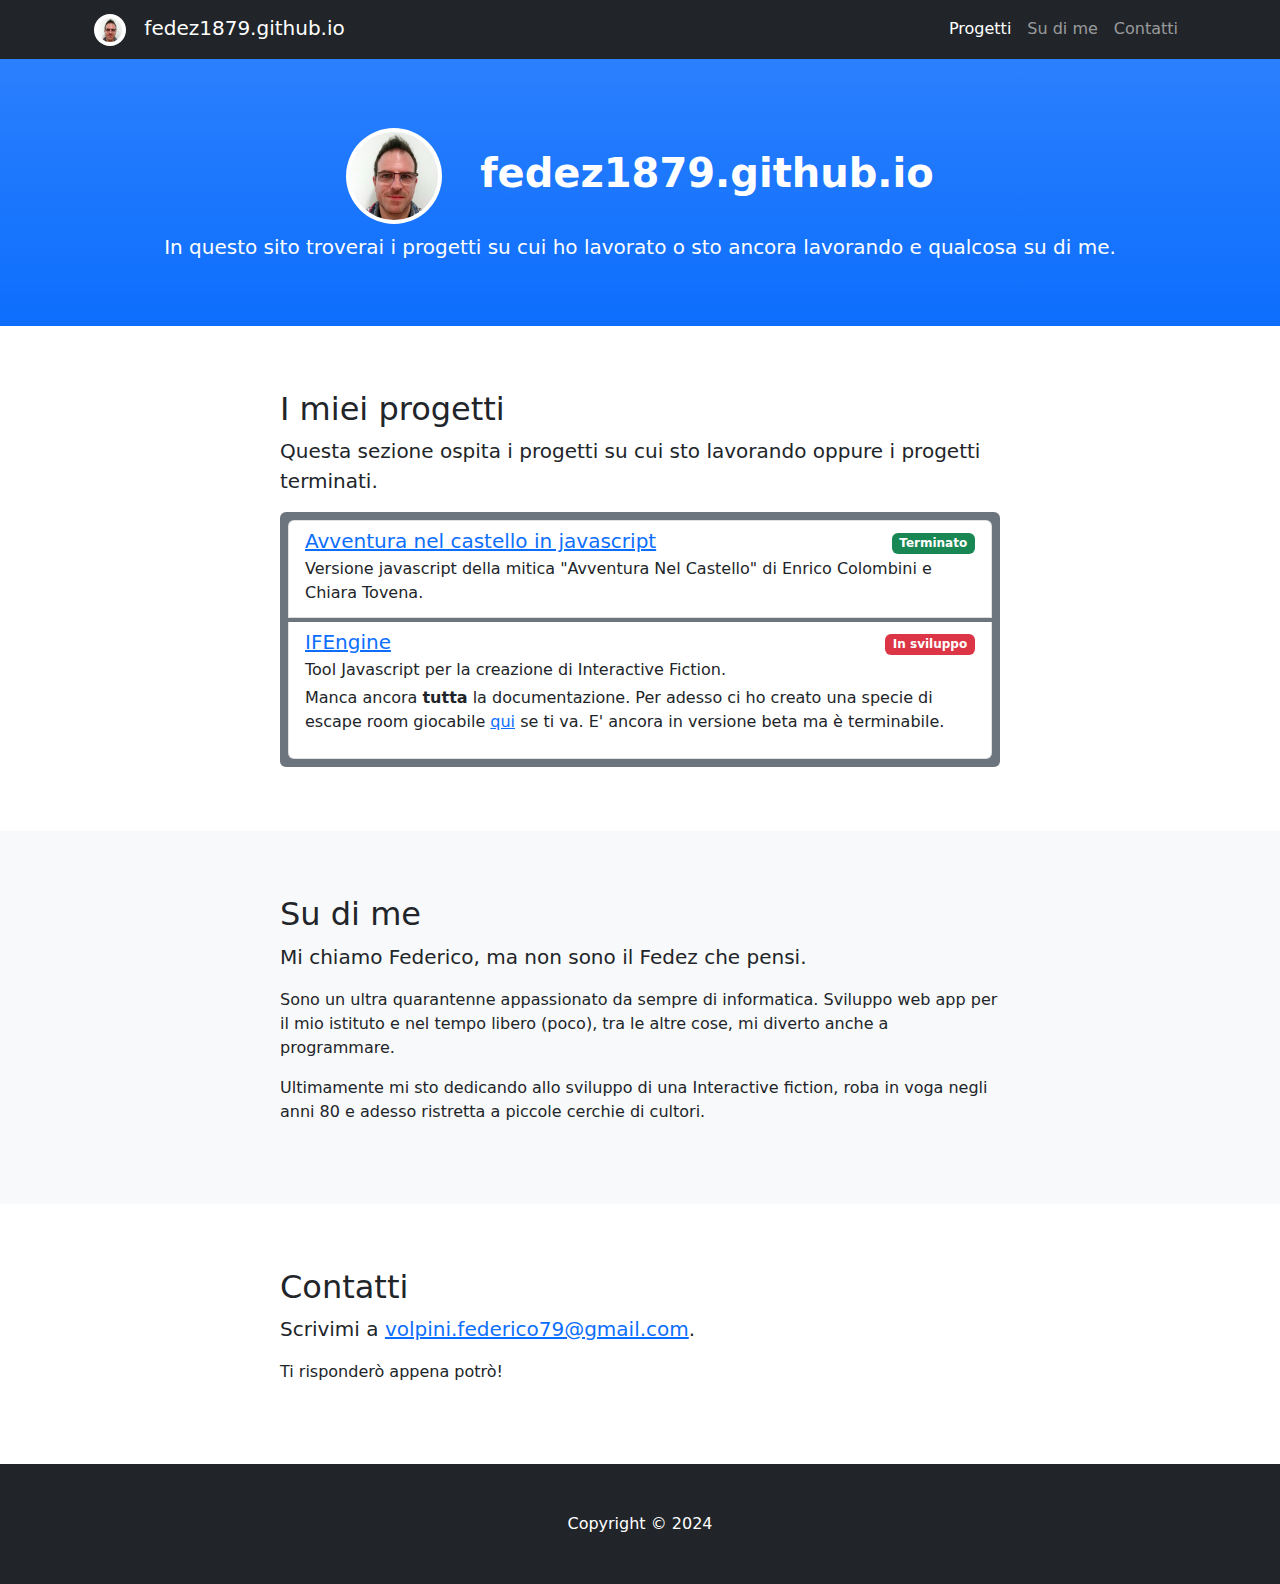
==== index.html @ 4e4019fd "fatto sito frontend (beta)" ====
<!DOCTYPE html>
<html lang="en">
    <head>
        <meta charset="utf-8" />
        <meta name="viewport" content="width=device-width, initial-scale=1, shrink-to-fit=no" />
        <meta name="description" content="" />
        <meta name="author" content="" />
        <title>fedez1879.github.io</title>
        <link rel="icon" type="image/x-icon" href="assets/favicon.ico" />
        <!-- Core theme CSS (includes Bootstrap)-->
        <link href="css/styles.css" rel="stylesheet" />
    </head>
    <body id="page-top">
        <!-- Navigation-->
        <nav class="navbar navbar-expand-lg navbar-dark bg-dark fixed-top" id="mainNav">
            <div class="container px-4">
                <a class="navbar-brand" href="#page-top"><img class="hpic" style="width:32px; margin-right:0.6em" src="assets/pic.jpeg"/>
                fedez1879.github.io</a>
                <button class="navbar-toggler" type="button" data-bs-toggle="collapse" data-bs-target="#navbarResponsive" aria-controls="navbarResponsive" aria-expanded="false" aria-label="Toggle navigation"><span class="navbar-toggler-icon"></span></button>
                <div class="collapse navbar-collapse" id="navbarResponsive">
                    <ul class="navbar-nav ms-auto">
                        <li class="nav-item"><a class="nav-link" href="#progetti">Progetti</a></li>
                        <li class="nav-item"><a class="nav-link" href="#su-di-me">Su di me</a></li>
                        <li class="nav-item"><a class="nav-link" href="#contatti">Contatti</a></li>
                    </ul>
                </div>
            </div>
        </nav>
        <!-- Header-->
        <header class="bg-primary bg-gradient text-white">
            <div class="container px-4 text-center">
                <h1 class="fw-bolder"><img class="hpic" style="width:96px; margin-right:0.6em" src="assets/pic.jpeg"/>
                fedez1879.github.io</h1>
                <p class="lead">In questo sito troverai i progetti su cui ho lavorato o sto ancora lavorando e qualcosa su di me.</p>
            </div>
        </header>
        <!-- About section-->
        <section id="progetti">
            <div class="container px-4">
                <div class="row gx-4 justify-content-center">
                    <div class="col-lg-8">
                        <h2>I miei progetti</h2>
                        <p class="lead">Questa sezione ospita i progetti su cui sto lavorando oppure i progetti terminati.</p>
                        <div class="p-2 list-group bg-secondary">
                            <div class="list-group-item list-group-item-action flex-column align-items-start mb-1">
                                <div class="d-flex w-100 d-flex justify-content-between align-items-center">
                                    <a href="//avventuranelcastello-js.it" target="_blank"><h5 class="mb-1">Avventura nel castello in javascript</h5></a>
                                    <span class="badge bg-success badge-pill">Terminato</span>
                                </div>
                                <p class="mb-1">Versione javascript della mitica "Avventura Nel Castello" di Enrico Colombini e Chiara Tovena.</p>
                            </div>
                            <div class="list-group-item list-group-item-action flex-column align-items-start">
                                <div class="d-flex w-100 d-flex justify-content-between align-items-center">
                                    <a href="//github.com/Fedez1879/IFEngine" target="_blank"><h5 class="mb-1">IFEngine</h5></a>
                                    <span class="badge bg-danger badge-pill">In sviluppo</span>
                                </div>
                                <p class="mb-1">
                                    Tool Javascript per la creazione di Interactive Fiction.
                                </p>
                                <p>
                                    Manca ancora <strong>tutta</strong> la documentazione. Per adesso ci ho creato una specie di escape room giocabile <a href="ifdemo/" target="_blank">qui</a> se ti va. E' ancora in versione beta ma è terminabile. 
                                </p>
                            </div>
                        </div>
                    </div>
                </div>
            </div>
        </section>
        <!-- Services section-->
        <section class="bg-light" id="su-di-me">
            <div class="container px-4">
                <div class="row gx-4 justify-content-center">
                    <div class="col-lg-8">
                        <h2>Su di me</h2>
                        <p class="lead">Mi chiamo Federico, ma non sono il Fedez che pensi.</p><p>Sono un ultra quarantenne appassionato da sempre di informatica. Sviluppo web app per il mio istituto e nel tempo libero (poco), tra le altre cose, mi diverto anche a programmare.</p><p>Ultimamente mi sto dedicando allo sviluppo di una Interactive fiction, roba in voga negli anni 80 e adesso ristretta a piccole cerchie di cultori.</p>
                    </div>
                </div>
            </div>
        </section>
        <!-- Contact section-->
        <section id="contatti">
            <div class="container px-4">
                <div class="row gx-4 justify-content-center">
                    <div class="col-lg-8">
                        <h2>Contatti</h2>
                        <p class="lead">Scrivimi a <a href="mailto:volpini.federico79@gmail.com">volpini.federico79@gmail.com</a>.</p>
                        <p>Ti risponderò appena potrò!</p>
                    </div>
                </div>
            </div>
        </section>
        <!-- Footer-->
        <footer class="py-5 bg-dark">
            <div class="container px-4"><p class="m-0 text-center text-white">Copyright &copy; 2024</p></div>
        </footer>
        <!-- Bootstrap core JS-->
        <script src="https://cdn.jsdelivr.net/npm/bootstrap@5.2.3/dist/js/bootstrap.bundle.min.js"></script>
        <!-- Core theme JS-->
        <script src="js/scripts.js"></script>
    </body>
</html>
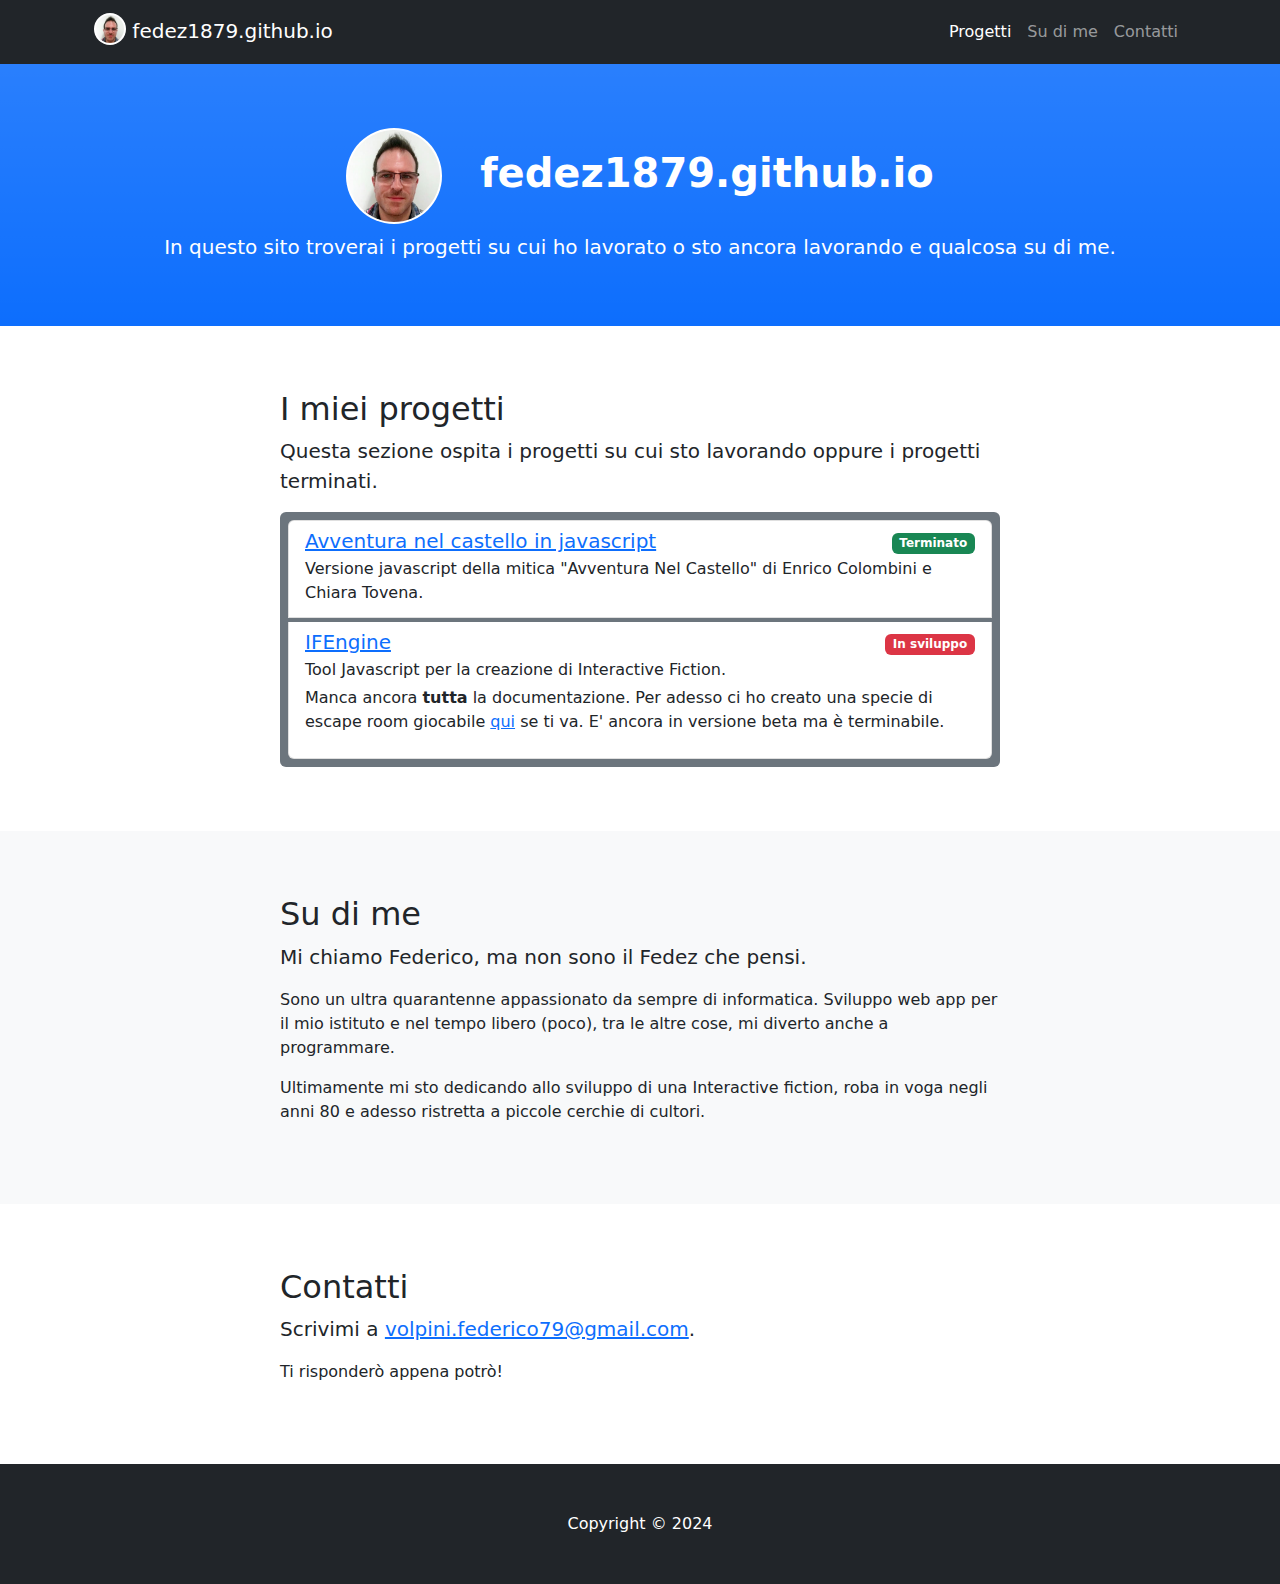
==== commit bb47ca7d: "Update index.html" ====
--- a/index.html
+++ b/index.html
@@ -1,5 +1,5 @@
 <!DOCTYPE html>
-<html lang="en">
+<html lang="it">
     <head>
         <meta charset="utf-8" />
         <meta name="viewport" content="width=device-width, initial-scale=1, shrink-to-fit=no" />
@@ -14,7 +14,7 @@
         <!-- Navigation-->
         <nav class="navbar navbar-expand-lg navbar-dark bg-dark fixed-top" id="mainNav">
             <div class="container px-4">
-                <a class="navbar-brand" href="#page-top"><img class="hpic" style="width:32px; margin-right:0.6em" src="assets/pic.jpeg"/>
+                <a class="navbar-brand" href="#page-top"><img class="hpic" style="width:32px; margin-bottom:0.3em" src="assets/pic.jpeg"/>
                 fedez1879.github.io</a>
                 <button class="navbar-toggler" type="button" data-bs-toggle="collapse" data-bs-target="#navbarResponsive" aria-controls="navbarResponsive" aria-expanded="false" aria-label="Toggle navigation"><span class="navbar-toggler-icon"></span></button>
                 <div class="collapse navbar-collapse" id="navbarResponsive">
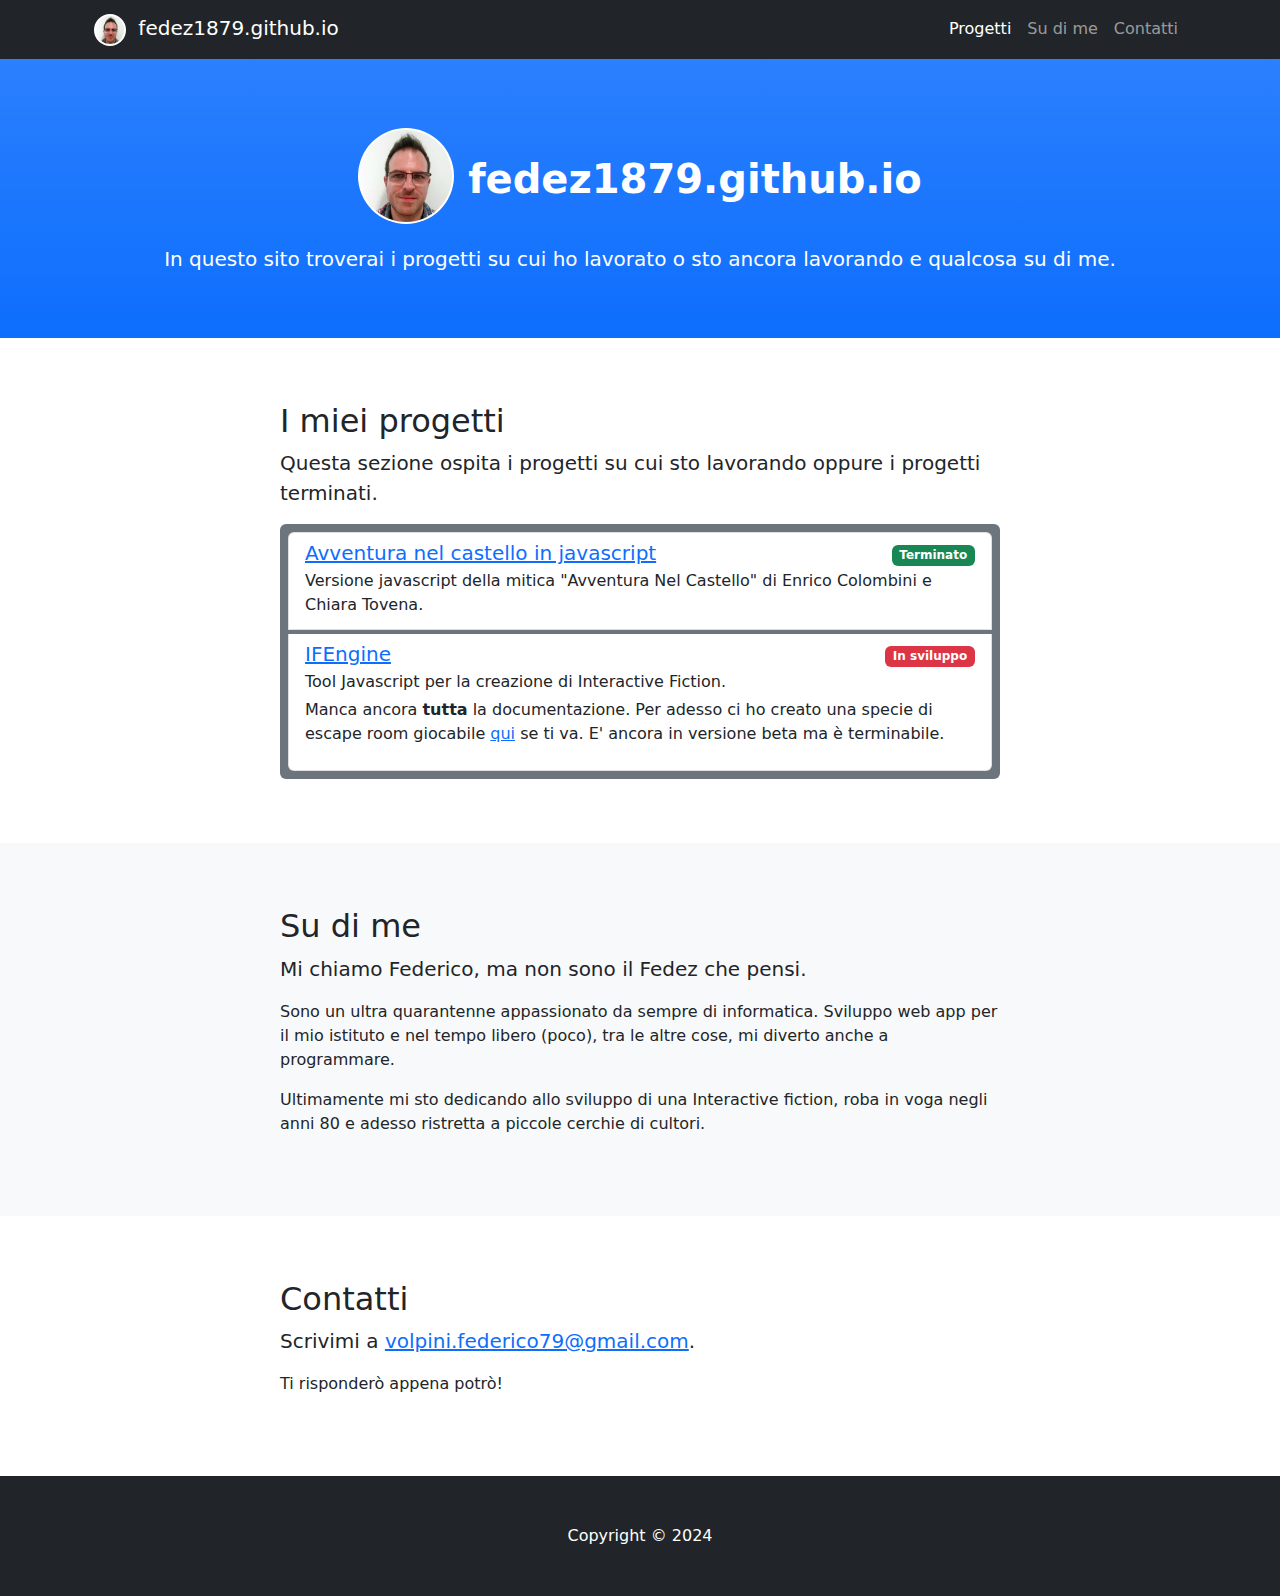
==== commit 682f6bc9: "Update index.html" ====
--- a/index.html
+++ b/index.html
@@ -14,7 +14,7 @@
         <!-- Navigation-->
         <nav class="navbar navbar-expand-lg navbar-dark bg-dark fixed-top" id="mainNav">
             <div class="container px-4">
-                <a class="navbar-brand" href="#page-top"><img class="hpic" style="width:32px; margin-bottom:0.3em" src="assets/pic.jpeg"/>
+                <a class="navbar-brand" href="#page-top"><img class="hpic" style="width:32px; margin-right:0.3em" src="assets/pic.jpeg"/>
                 fedez1879.github.io</a>
                 <button class="navbar-toggler" type="button" data-bs-toggle="collapse" data-bs-target="#navbarResponsive" aria-controls="navbarResponsive" aria-expanded="false" aria-label="Toggle navigation"><span class="navbar-toggler-icon"></span></button>
                 <div class="collapse navbar-collapse" id="navbarResponsive">
@@ -29,7 +29,7 @@
         <!-- Header-->
         <header class="bg-primary bg-gradient text-white">
             <div class="container px-4 text-center">
-                <h1 class="fw-bolder"><img class="hpic" style="width:96px; margin-right:0.6em" src="assets/pic.jpeg"/>
+                <h1 class="fw-bolder"><img class="hpic" style="width:96px; margin-bottom:0.3em" src="assets/pic.jpeg"/>
                 fedez1879.github.io</h1>
                 <p class="lead">In questo sito troverai i progetti su cui ho lavorato o sto ancora lavorando e qualcosa su di me.</p>
             </div>
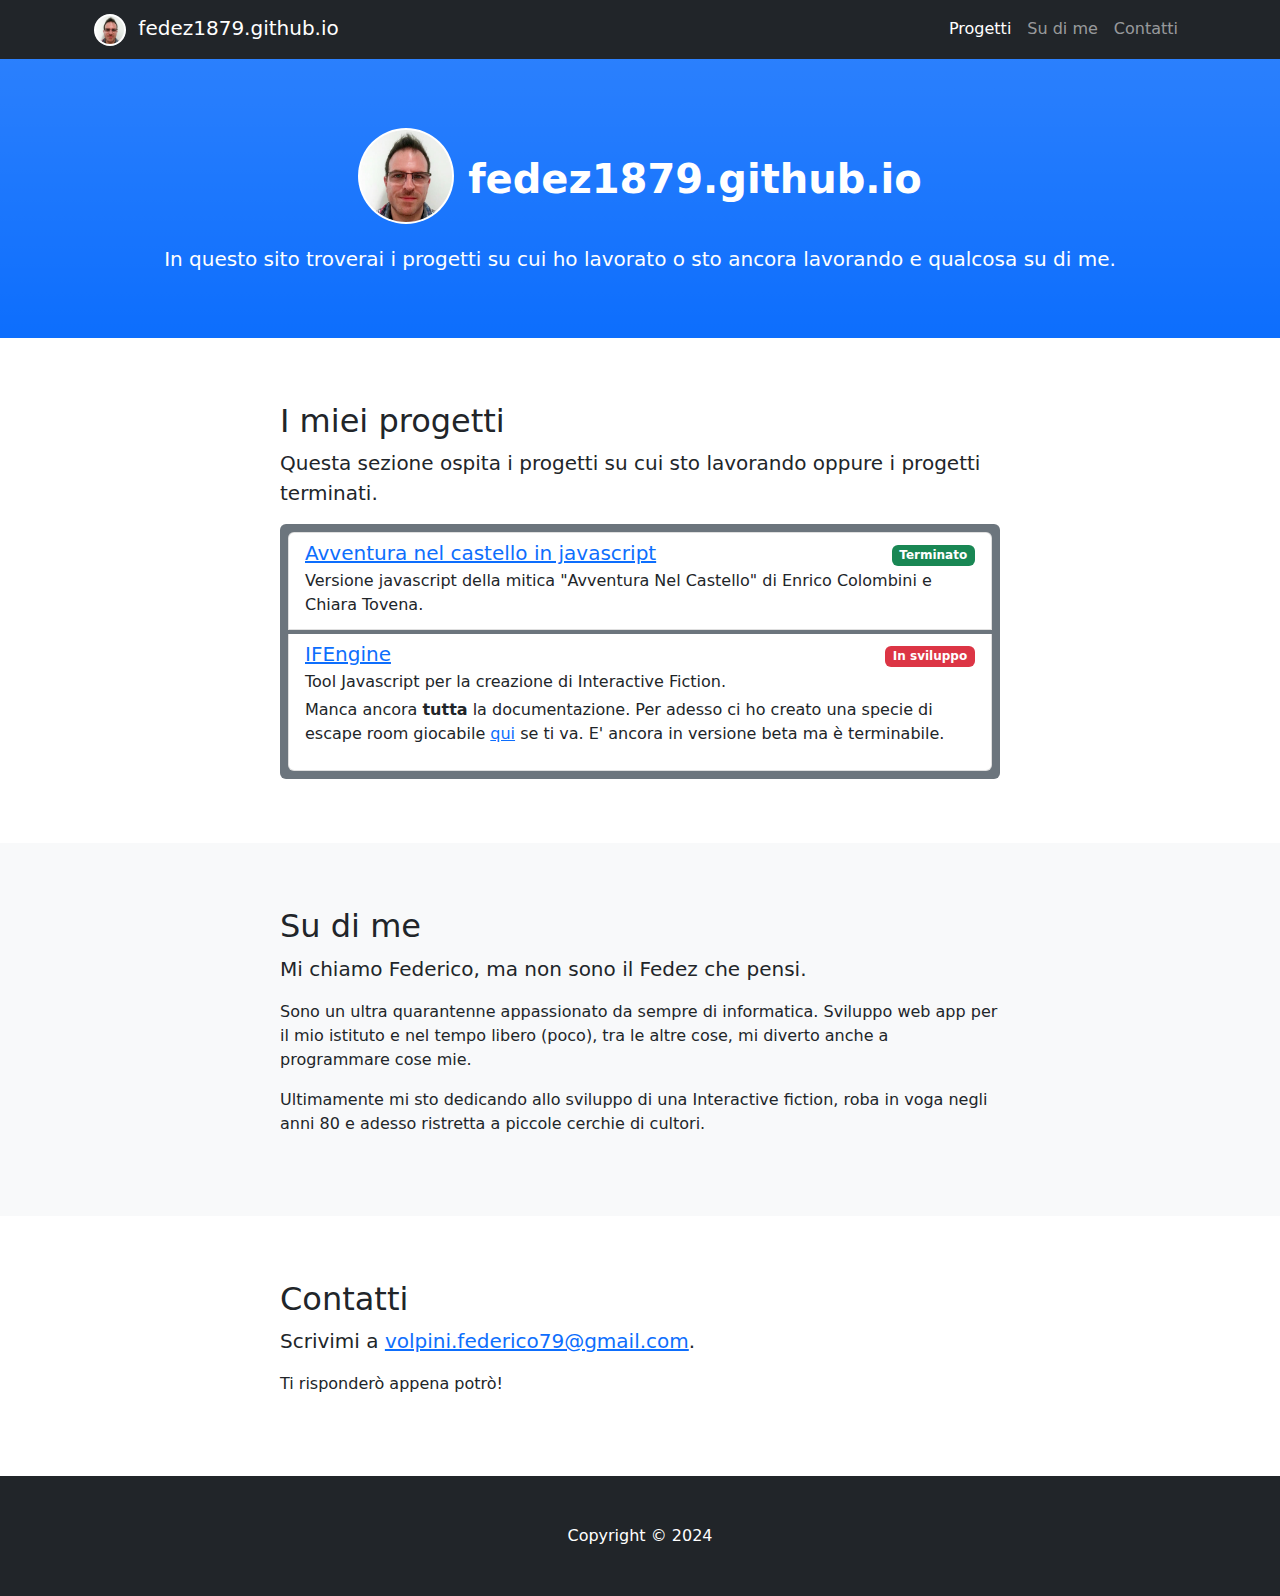
==== commit 6e9ad020: "Update index.html" ====
--- a/index.html
+++ b/index.html
@@ -58,7 +58,7 @@
                                     Tool Javascript per la creazione di Interactive Fiction.
                                 </p>
                                 <p>
-                                    Manca ancora <strong>tutta</strong> la documentazione. Per adesso ci ho creato una specie di escape room giocabile <a href="ifdemo/" target="_blank">qui</a> se ti va. E' ancora in versione beta ma è terminabile. 
+                                    Manca ancora <strong>tutta</strong> la documentazione. Per adesso ci ho creato una specie di escape room giocabile <a href="IFEngine/giochi-demo/l'ufficio/" target="_blank">qui</a> se ti va. E' ancora in versione beta ma è terminabile. 
                                 </p>
                             </div>
                         </div>
@@ -72,7 +72,7 @@
                 <div class="row gx-4 justify-content-center">
                     <div class="col-lg-8">
                         <h2>Su di me</h2>
-                        <p class="lead">Mi chiamo Federico, ma non sono il Fedez che pensi.</p><p>Sono un ultra quarantenne appassionato da sempre di informatica. Sviluppo web app per il mio istituto e nel tempo libero (poco), tra le altre cose, mi diverto anche a programmare.</p><p>Ultimamente mi sto dedicando allo sviluppo di una Interactive fiction, roba in voga negli anni 80 e adesso ristretta a piccole cerchie di cultori.</p>
+                        <p class="lead">Mi chiamo Federico, ma non sono il Fedez che pensi.</p><p>Sono un ultra quarantenne appassionato da sempre di informatica. Sviluppo web app per il mio istituto e nel tempo libero (poco), tra le altre cose, mi diverto anche a programmare cose mie.</p><p>Ultimamente mi sto dedicando allo sviluppo di una Interactive fiction, roba in voga negli anni 80 e adesso ristretta a piccole cerchie di cultori.</p>
                     </div>
                 </div>
             </div>
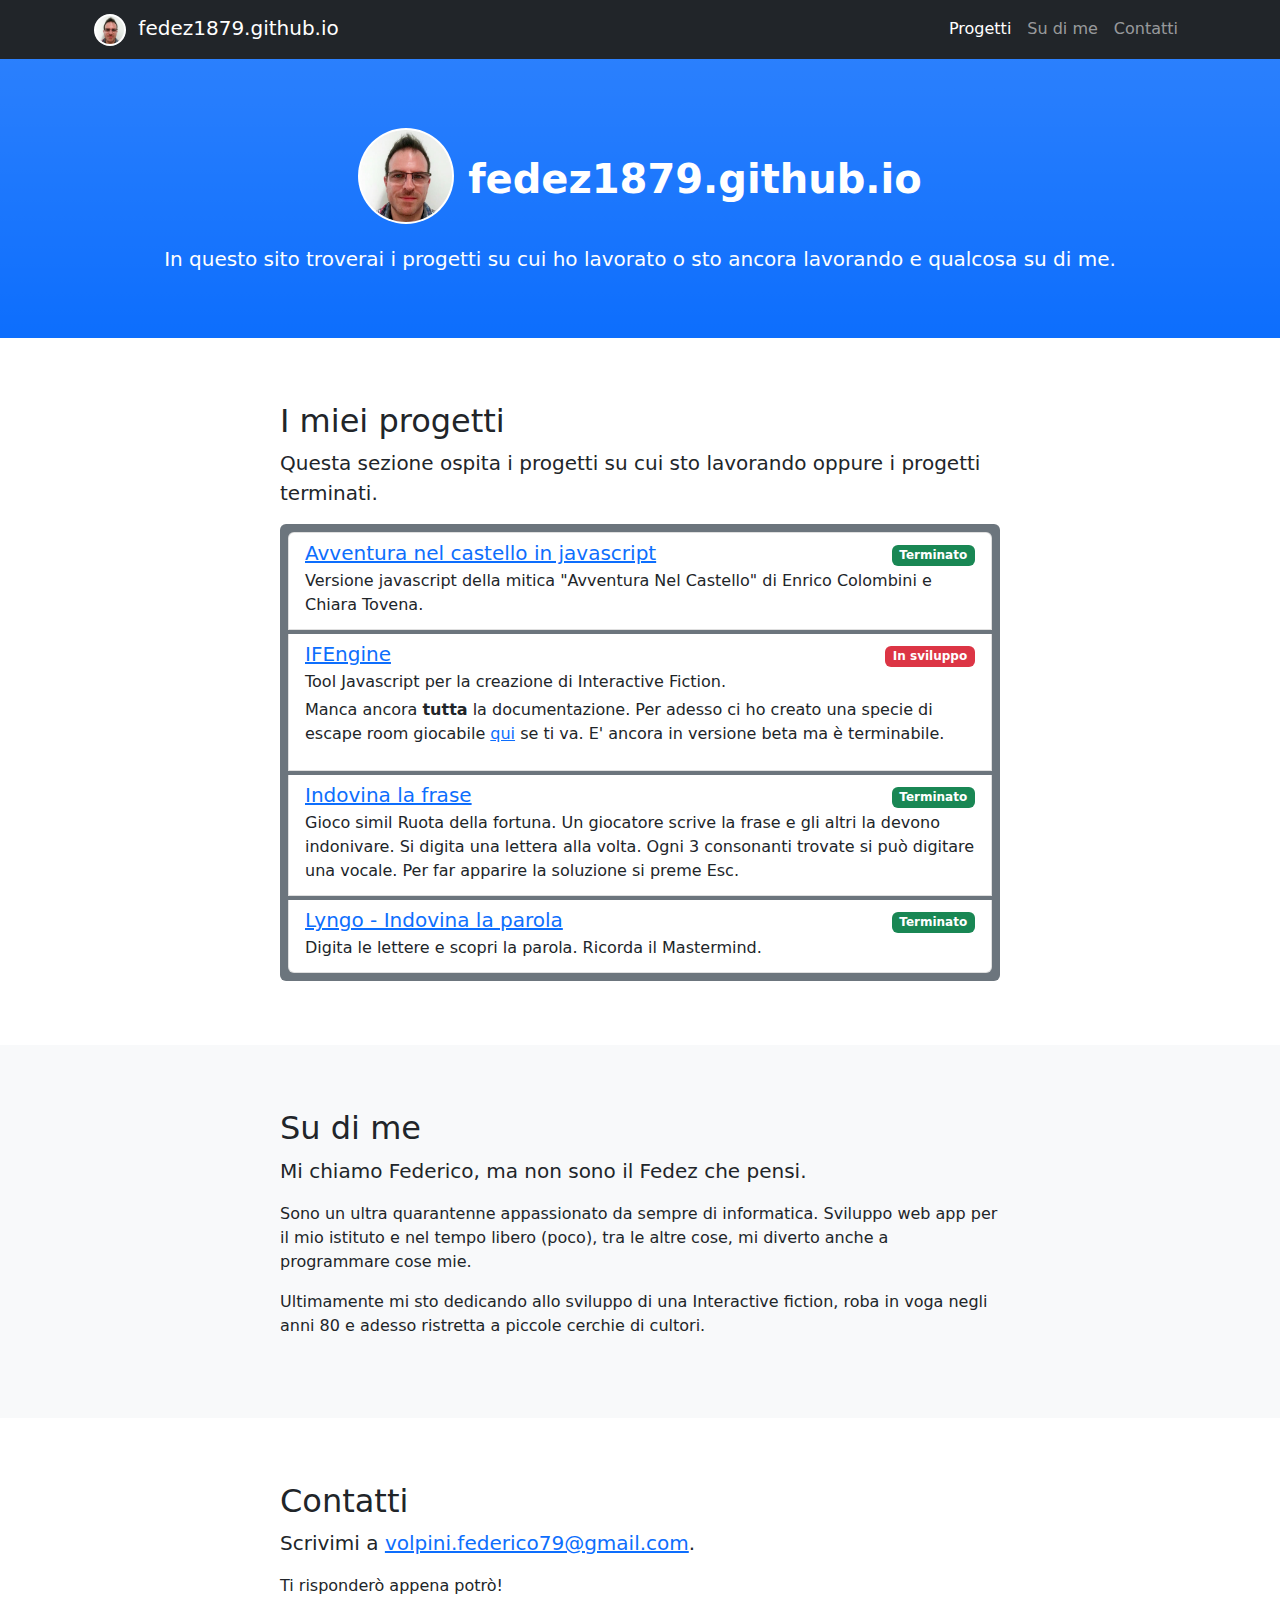
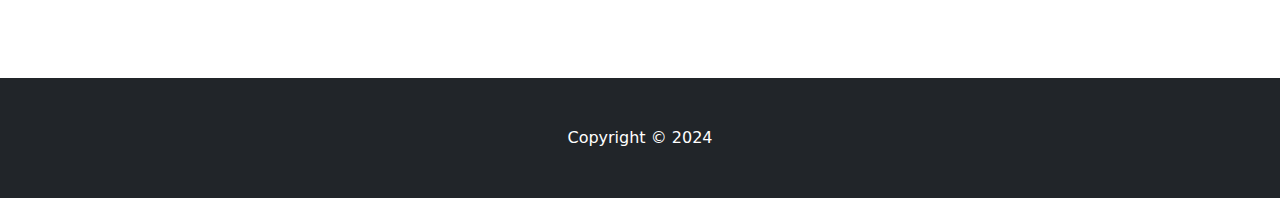
==== commit c0862839: "added stuff" ====
--- a/index.html
+++ b/index.html
@@ -49,7 +49,7 @@
                                 </div>
                                 <p class="mb-1">Versione javascript della mitica "Avventura Nel Castello" di Enrico Colombini e Chiara Tovena.</p>
                             </div>
-                            <div class="list-group-item list-group-item-action flex-column align-items-start">
+                            <div class="list-group-item list-group-item-action flex-column align-items-start mb-1">
                                 <div class="d-flex w-100 d-flex justify-content-between align-items-center">
                                     <a href="//github.com/Fedez1879/IFEngine" target="_blank"><h5 class="mb-1">IFEngine</h5></a>
                                     <span class="badge bg-danger badge-pill">In sviluppo</span>
@@ -59,6 +59,24 @@
                                 </p>
                                 <p>
                                     Manca ancora <strong>tutta</strong> la documentazione. Per adesso ci ho creato una specie di escape room giocabile <a href="IFEngine/giochi-demo/l'ufficio/" target="_blank">qui</a> se ti va. E' ancora in versione beta ma è terminabile. 
+                                </p>
+                            </div>
+                            <div class="list-group-item list-group-item-action flex-column align-items-start mb-1">
+                                <div class="d-flex w-100 d-flex justify-content-between align-items-center">
+                                    <a href="son-games/ilf/" target="_blank"><h5 class="mb-1">Indovina la frase</h5></a>
+                                    <span class="badge bg-success badge-pill">Terminato</span>
+                                </div>
+                                <p class="mb-1">
+                                    Gioco simil Ruota della fortuna. Un giocatore scrive la frase e gli altri la devono indonivare. Si digita una lettera alla volta. Ogni 3 consonanti trovate si può digitare una vocale. Per far apparire la soluzione si preme Esc.
+                                </p>
+                            </div>
+                            <div class="list-group-item list-group-item-action flex-column align-items-start">
+                                <div class="d-flex w-100 d-flex justify-content-between align-items-center">
+                                    <a href="son-games/lyngo/" target="_blank"><h5 class="mb-1">Lyngo - Indovina la parola</h5></a>
+                                    <span class="badge bg-success badge-pill">Terminato</span>
+                                </div>
+                                <p class="mb-1">
+                                    Digita le lettere e scopri la parola. Ricorda il Mastermind.
                                 </p>
                             </div>
                         </div>
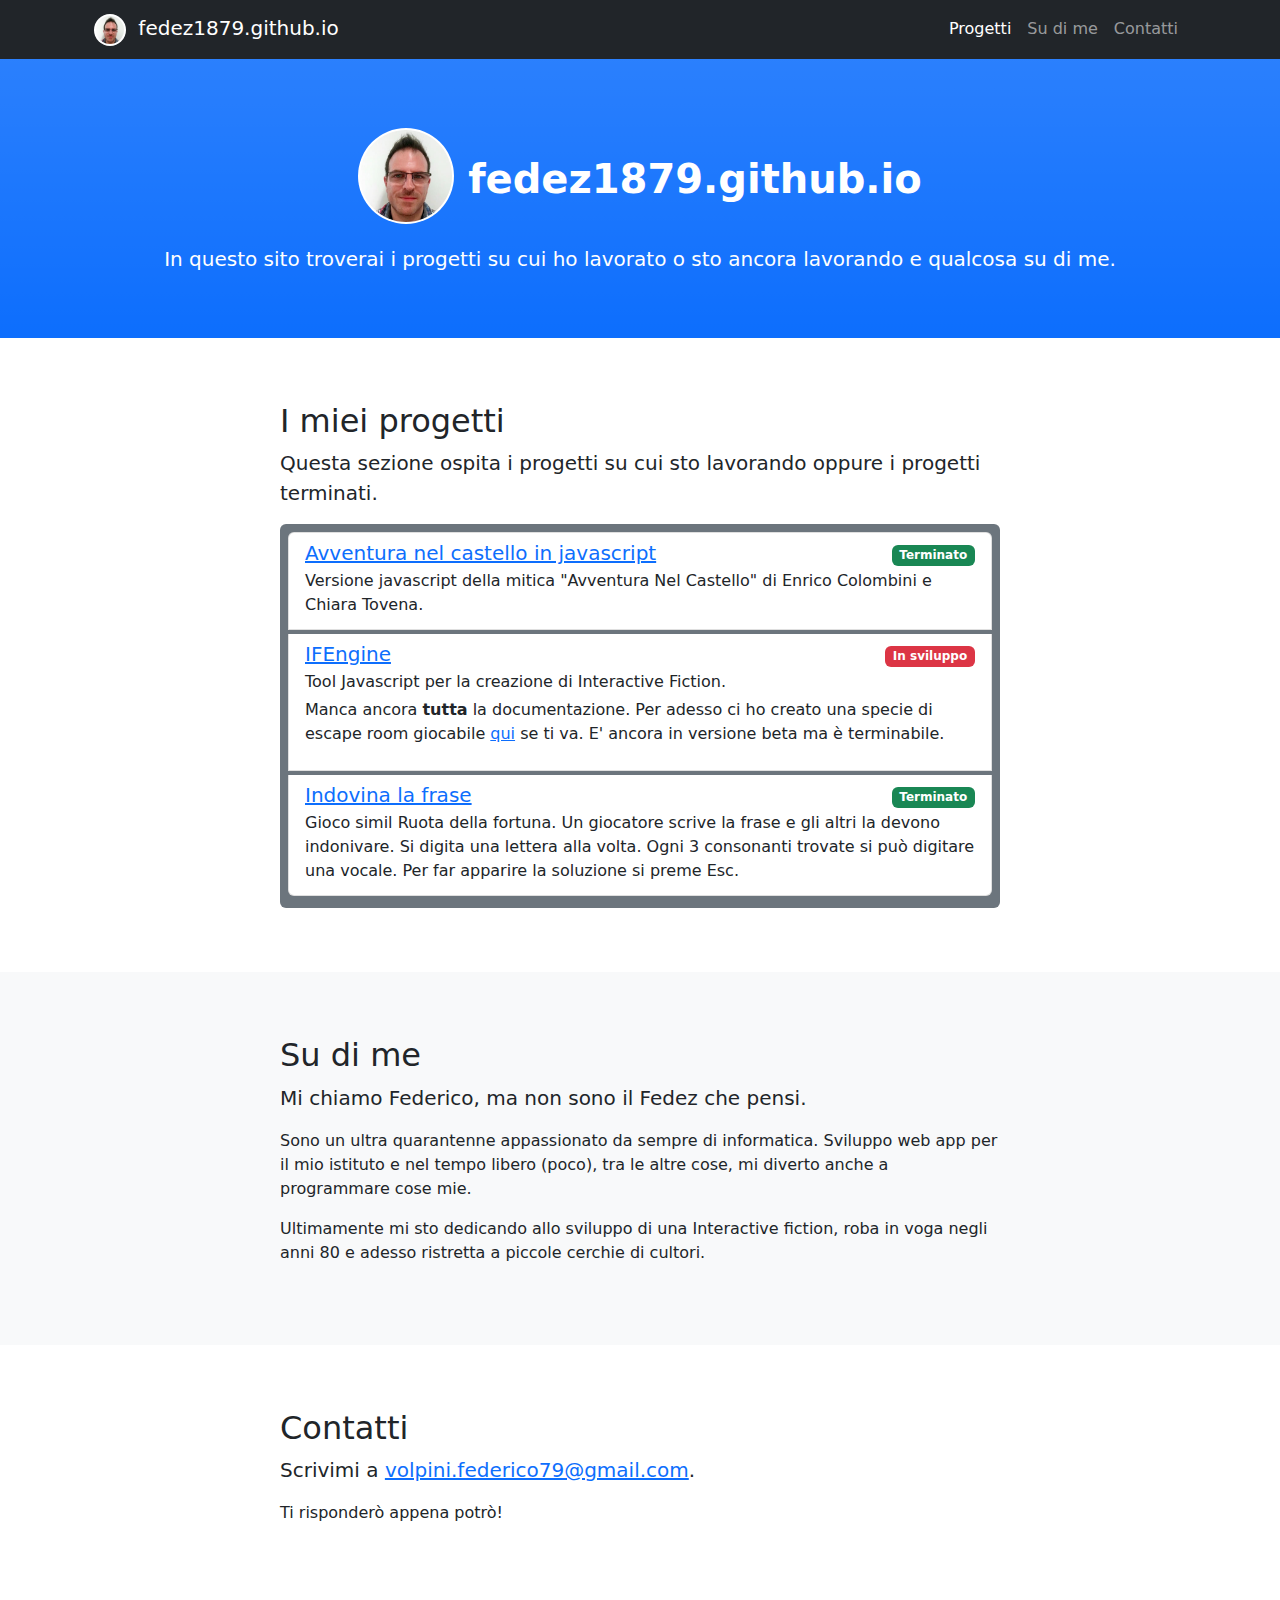
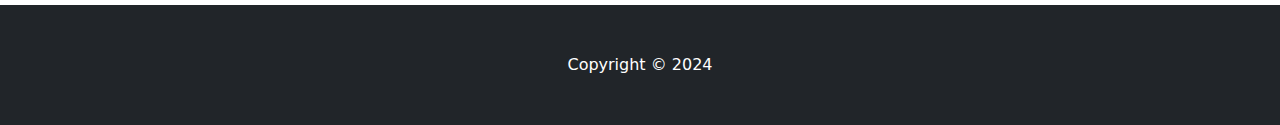
==== commit 47fef949: "fix" ====
--- a/index.html
+++ b/index.html
@@ -70,15 +70,6 @@
                                     Gioco simil Ruota della fortuna. Un giocatore scrive la frase e gli altri la devono indonivare. Si digita una lettera alla volta. Ogni 3 consonanti trovate si può digitare una vocale. Per far apparire la soluzione si preme Esc.
                                 </p>
                             </div>
-                            <div class="list-group-item list-group-item-action flex-column align-items-start">
-                                <div class="d-flex w-100 d-flex justify-content-between align-items-center">
-                                    <a href="son-games/lyngo/" target="_blank"><h5 class="mb-1">Lyngo - Indovina la parola</h5></a>
-                                    <span class="badge bg-success badge-pill">Terminato</span>
-                                </div>
-                                <p class="mb-1">
-                                    Digita le lettere e scopri la parola. Ricorda il Mastermind.
-                                </p>
-                            </div>
                         </div>
                     </div>
                 </div>
